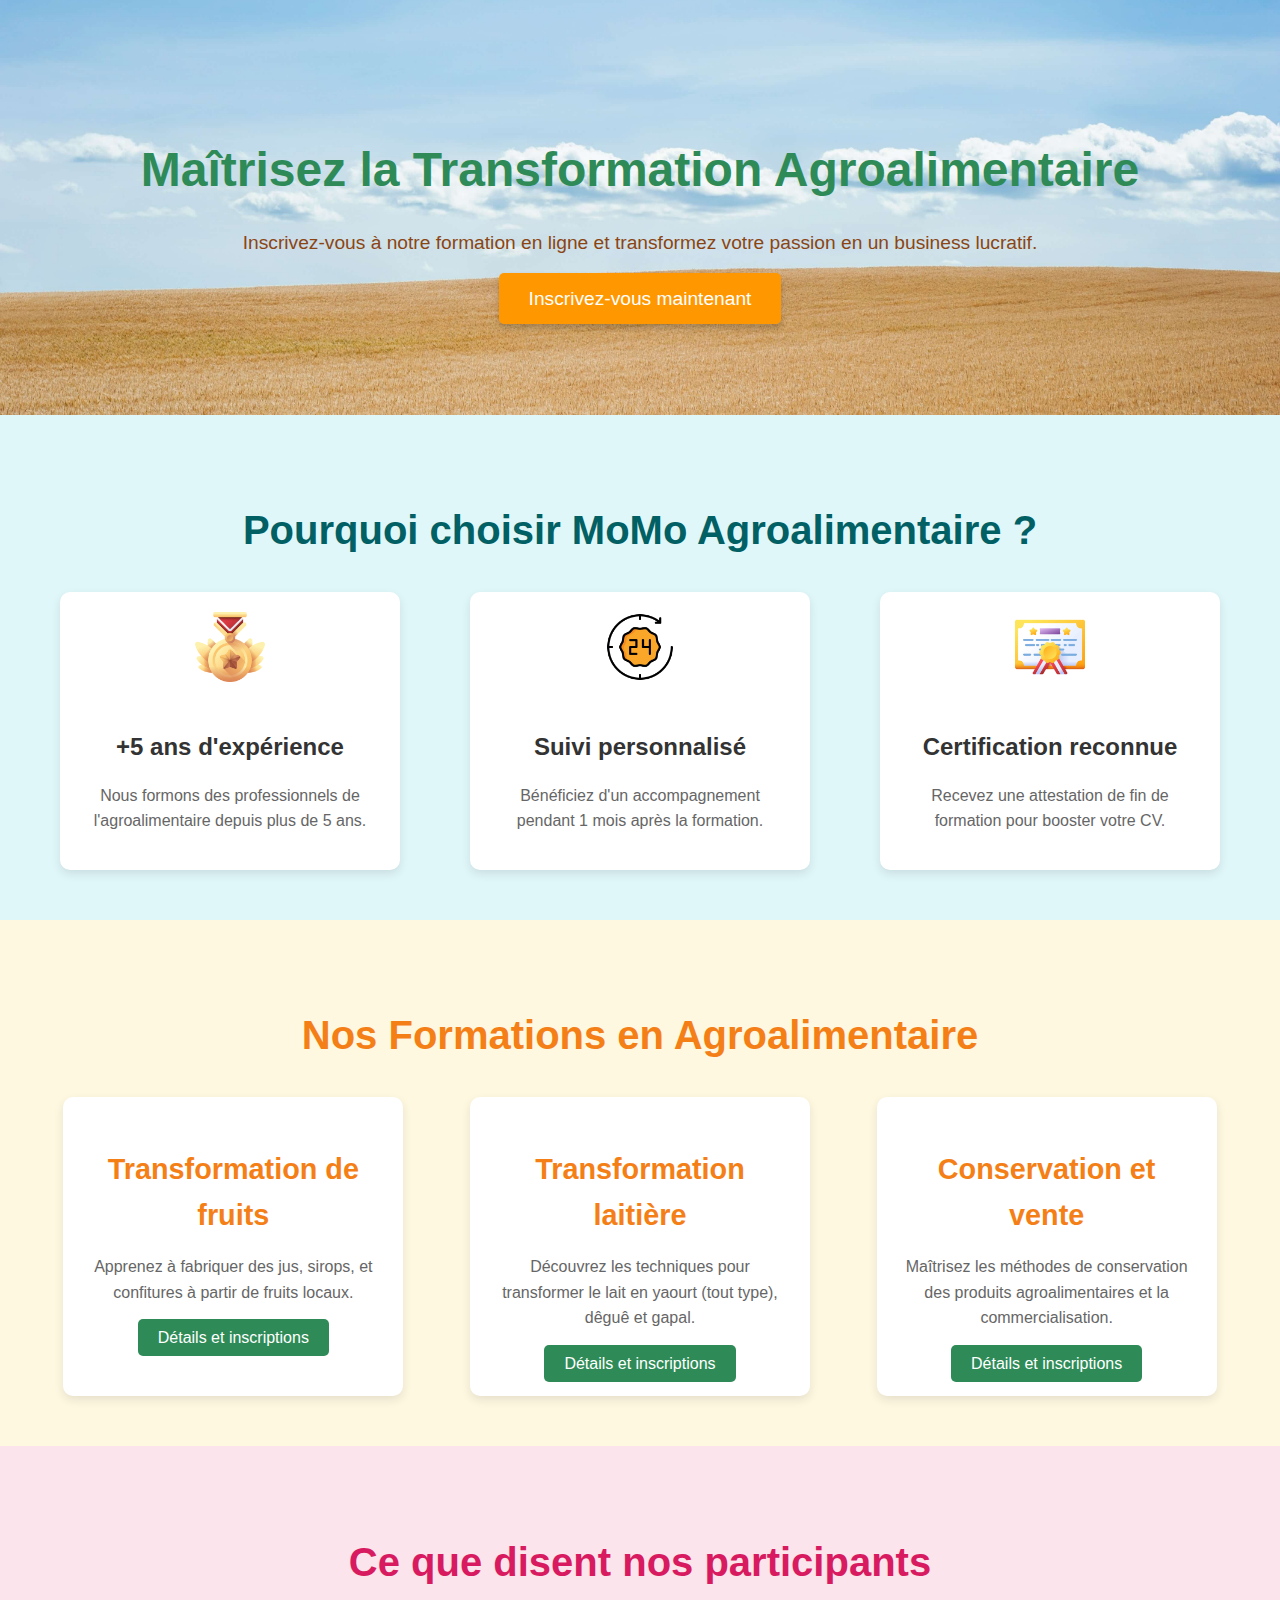
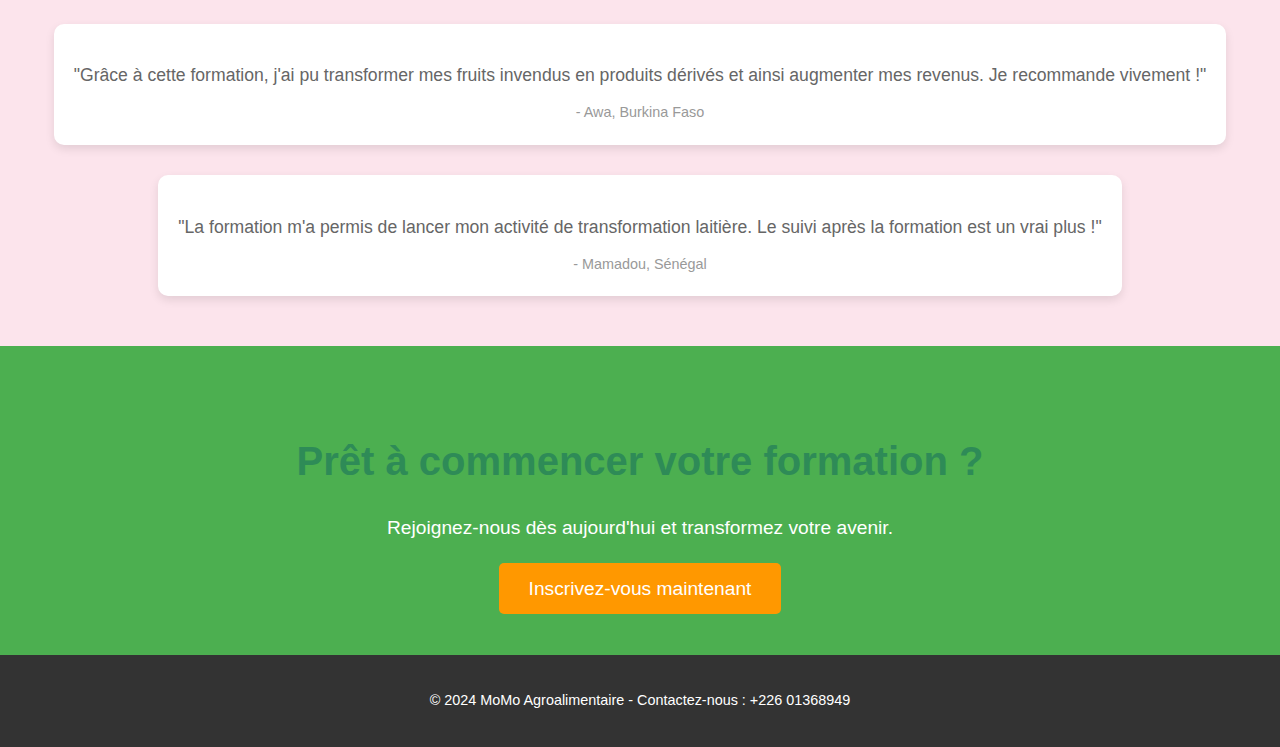
==== index.html @ d3b1ea95 "Update index.html" ====
<!DOCTYPE html>
<html lang="fr">
<head>
    <meta charset="UTF-8">
    <meta name="viewport" content="width=device-width, initial-scale=1.0">
    <title>MoMo Agroalimentaire - Formation en ligne</title>
    <link rel="stylesheet" href="styles.css">
</head>
<body>
    <!-- Bannière avec bouton d'action -->
    <header class="hero">
        <div class="hero-content">
            <h1>Maîtrisez la Transformation Agroalimentaire</h1>
            <p>Inscrivez-vous à notre formation en ligne et transformez votre passion en un business lucratif.</p>
            <a href="inscriptions/inscriptions.html" class="btn hero-btn">Inscrivez-vous maintenant</a>
        </div>
    </header>

    <!-- Section de présentation rapide -->
    <section class="about">
        <h2>Pourquoi choisir MoMo Agroalimentaire ?</h2>
        <div class="about-content">
            <div class="about-item">
                <img src="accueil/icons/icon-experience.png" alt="Expérience">
                <h3>+5 ans d'expérience</h3>
                <p>Nous formons des professionnels de l'agroalimentaire depuis plus de 5 ans.</p>
            </div>
            <div class="about-item">
                <img src="accueil/icons/icon-support.png" alt="Support">
                <h3>Suivi personnalisé</h3>
                <p>Bénéficiez d'un accompagnement pendant 1 mois après la formation.</p>
            </div>
            <div class="about-item">
                <img src="accueil/icons/icon-certification.png" alt="Certification">
                <h3>Certification reconnue</h3>
                <p>Recevez une attestation de fin de formation pour booster votre CV.</p>
            </div>
        </div>
    </section>

    <!-- Section des formations -->
    <section class="formations">
        <h2>Nos Formations en Agroalimentaire</h2>
        <div class="formation-list">
            <div class="formation-card">
                <h3>Transformation de fruits</h3>
                <p>Apprenez à fabriquer des jus, sirops, et confitures à partir de fruits locaux.</p>
                <a href="inscriptions/inscriptions.html" class="btn">Détails et inscriptions</a>
            </div>
            <div class="formation-card">
                <h3>Transformation laitière</h3>
                <p>Découvrez les techniques pour transformer le lait en yaourt (tout type), dêguê et gapal.</p>
                <a href="inscriptions/inscriptions.html" class="btn">Détails et inscriptions</a>
            </div>
            <div class="formation-card">
                <h3>Conservation et vente</h3>
                <p>Maîtrisez les méthodes de conservation des produits agroalimentaires et la commercialisation.</p>
                <a href="inscriptions/inscriptions.html" class="btn">Détails et inscriptions</a>
            </div>
        </div>
    </section>

    <!-- Témoignages -->
    <section class="testimonials">
        <h2>Ce que disent nos participants</h2>
        <div class="testimonial-list">
            <div class="testimonial-item">
                <p>"Grâce à cette formation, j'ai pu transformer mes fruits invendus en produits dérivés et ainsi augmenter mes revenus. Je recommande vivement !"</p>
                <span>- Awa, Burkina Faso</span>
            </div>
            <div class="testimonial-item">
                <p>"La formation m'a permis de lancer mon activité de transformation laitière. Le suivi après la formation est un vrai plus !"</p>
                <span>- Mamadou, Sénégal</span>
            </div>
        </div>
    </section>

    <!-- Contact et informations -->
    <section class="cta">
        <h2>Prêt à commencer votre formation ?</h2>
        <p>Rejoignez-nous dès aujourd'hui et transformez votre avenir.</p>
        <a href="inscriptions/inscriptions.html" class="btn">Inscrivez-vous maintenant</a>
    </section>

    <footer>
        <p>© 2024 MoMo Agroalimentaire - Contactez-nous : +226 01368949</p>
    </footer>
</body>
</html>
---- styles.css ----
/* Global styles for all pages */
body {
    font-family: 'Arial', sans-serif;
    margin: 0;
    padding: 0;
    background-color: #f4f4f4;
    color: #333;
    line-height: 1.6;
}

h1, h2, h3 {
    color: #2e8b57;
}

a {
    color: #ff9800;
    text-decoration: none;
}

a:hover {
    text-decoration: underline;
}

/* Header/Banner Section */
.hero {
    background-image: url('../accueil/images/background-agro.jpg'); /* Image de fond */
    background-size: cover;
    background-position: center;
    padding: 100px 0;
    text-align: center;
    color: white;
}

.hero-content h1 {
    font-size: 3rem;
    margin-bottom: 15px;
    font-weight: bold;
}

.hero-content p {
    font-size: 1.2rem;
    margin-bottom: 25px;
    color: #8B4513;
}

.hero-btn {
    background-color: #ff9800;
    color: white;
    padding: 15px 30px;
    text-decoration: none;
    border-radius: 5px;
    font-size: 1.2rem;
    box-shadow: 0px 4px 6px rgba(0, 0, 0, 0.2);
    transition: background-color 0.3s ease;
}

.hero-btn:hover {
    background-color: #e68a00;
}

/* About section on the homepage */
.about {
    padding: 50px 0;
    text-align: center;
    background-color: #e0f7fa;
}

.about h2 {
    font-size: 2.5rem;
    margin-bottom: 30px;
    color: #006064;
}

.about-content {
    display: flex;
    justify-content: space-around;
    align-items: center;
    gap: 30px;
    max-width: 1200px;
    margin: 0 auto;
    flex-wrap: wrap; /* Important pour la responsivité */
}

.about-item {
    text-align: center;
    max-width: 300px;
    background-color: white;
    padding: 20px;
    border-radius: 10px;
    box-shadow: 0 4px 10px rgba(0, 0, 0, 0.1);
    transition: transform 0.3s ease;
}

.about-item:hover {
    transform: translateY(-5px);
}

.about-item img {
    width: 70px;
    margin-bottom: 15px;
}

.about-item h3 {
    font-size: 1.5rem;
    margin-bottom: 10px;
    color: #333;
}

.about-item p {
    font-size: 1rem;
    color: #666;
}

/* Formations section */
.formations {
    background-color: #fff8e1;
    padding: 50px 0;
    text-align: center;
}

.formations h2 {
    font-size: 2.5rem;
    margin-bottom: 30px;
    color: #f57f17;
}

.formation-list {
    display: flex;
    justify-content: space-around;
    gap: 20px;
    max-width: 1200px;
    margin: 0 auto;
    flex-wrap: wrap; /* Important pour la responsivité */
}

.formation-card {
    text-align: center;
    max-width: 300px;
    background-color: white;
    padding: 20px;
    border-radius: 10px;
    box-shadow: 0 4px 10px rgba(0, 0, 0, 0.1);
    transition: transform 0.3s ease, background-color 0.3s ease;
}

.formation-card:hover {
    transform: translateY(-5px);
    background-color: #ffe082;
}

.formation-card h3 {
    font-size: 1.8rem;
    margin-bottom: 15px;
    color: #f57f17;
}

.formation-card p {
    font-size: 1rem;
    color: #666;
    margin-bottom: 20px;
}

.formation-card .btn {
    background-color: #2e8b57;
    color: white;
    padding: 10px 20px;
    text-decoration: none;
    border-radius: 5px;
    font-size: 1rem;
}

.formation-card .btn:hover {
    background-color: #267a46;
}

/* Testimonials section */
.testimonials {
    padding: 50px 0;
    text-align: center;
    background-color: #fce4ec;
}

.testimonials h2 {
    font-size: 2.5rem;
    margin-bottom: 30px;
    color: #d81b60;
}

.testimonial-list {
    display: flex;
    justify-content: space-around;
    gap: 30px;
    max-width: 1200px;
    margin: 0 auto;
    flex-wrap: wrap;
}

.testimonial-item {
    text-align: center;
    background-color: white;
    padding: 20px;
    border-radius: 10px;
    box-shadow: 0 4px 10px rgba(0, 0, 0, 0.1);
    transition: transform 0.3s ease;
}

.testimonial-item:hover {
    transform: translateY(-5px);
}

.testimonial-item p {
    font-size: 1.1rem;
    color: #666;
    margin-bottom: 10px;
}

.testimonial-item span {
    font-size: 0.9rem;
    color: #999;
}

/* CTA Section */
.cta {
    background-color: #4caf50;
    color: white;
    padding: 50px 20px;
    text-align: center;
}

.cta h2 {
    font-size: 2.5rem;
    margin-bottom: 20px;
}

.cta p {
    font-size: 1.2rem;
    margin-bottom: 30px;
}

.cta .btn {
    background-color: #ff9800;
    color: white;
    padding: 15px 30px;
    text-decoration: none;
    font-size: 1.2rem;
    border-radius: 5px;
    transition: background-color 0.3s ease;
}

.cta .btn:hover {
    background-color: #e68a00;
}

/* Footer */
footer {
    background-color: #333;
    color: white;
    padding: 20px;
    text-align: center;
    font-size: 0.9rem;
}

/* Media Queries for mobile responsiveness */
@media (max-width: 768px) {
    .hero-content h1 {
        font-size: 2rem;
    }

    .hero-content p {
        font-size: 1rem;
    }

    .about-content, .formation-list, .testimonial-list {
        flex-direction: column;
    }

    .about-item, .formation-card, .testimonial-item {
        max-width: 100%;
        margin-bottom: 20px;
    }

    .hero-btn {
        font-size: 1rem;
        padding: 10px 20px;
    }

    .cta h2 {
        font-size: 2rem;
    }

    .cta p {
        font-size: 1rem;
    }

    footer {
        font-size: 0.8rem;
    }
}
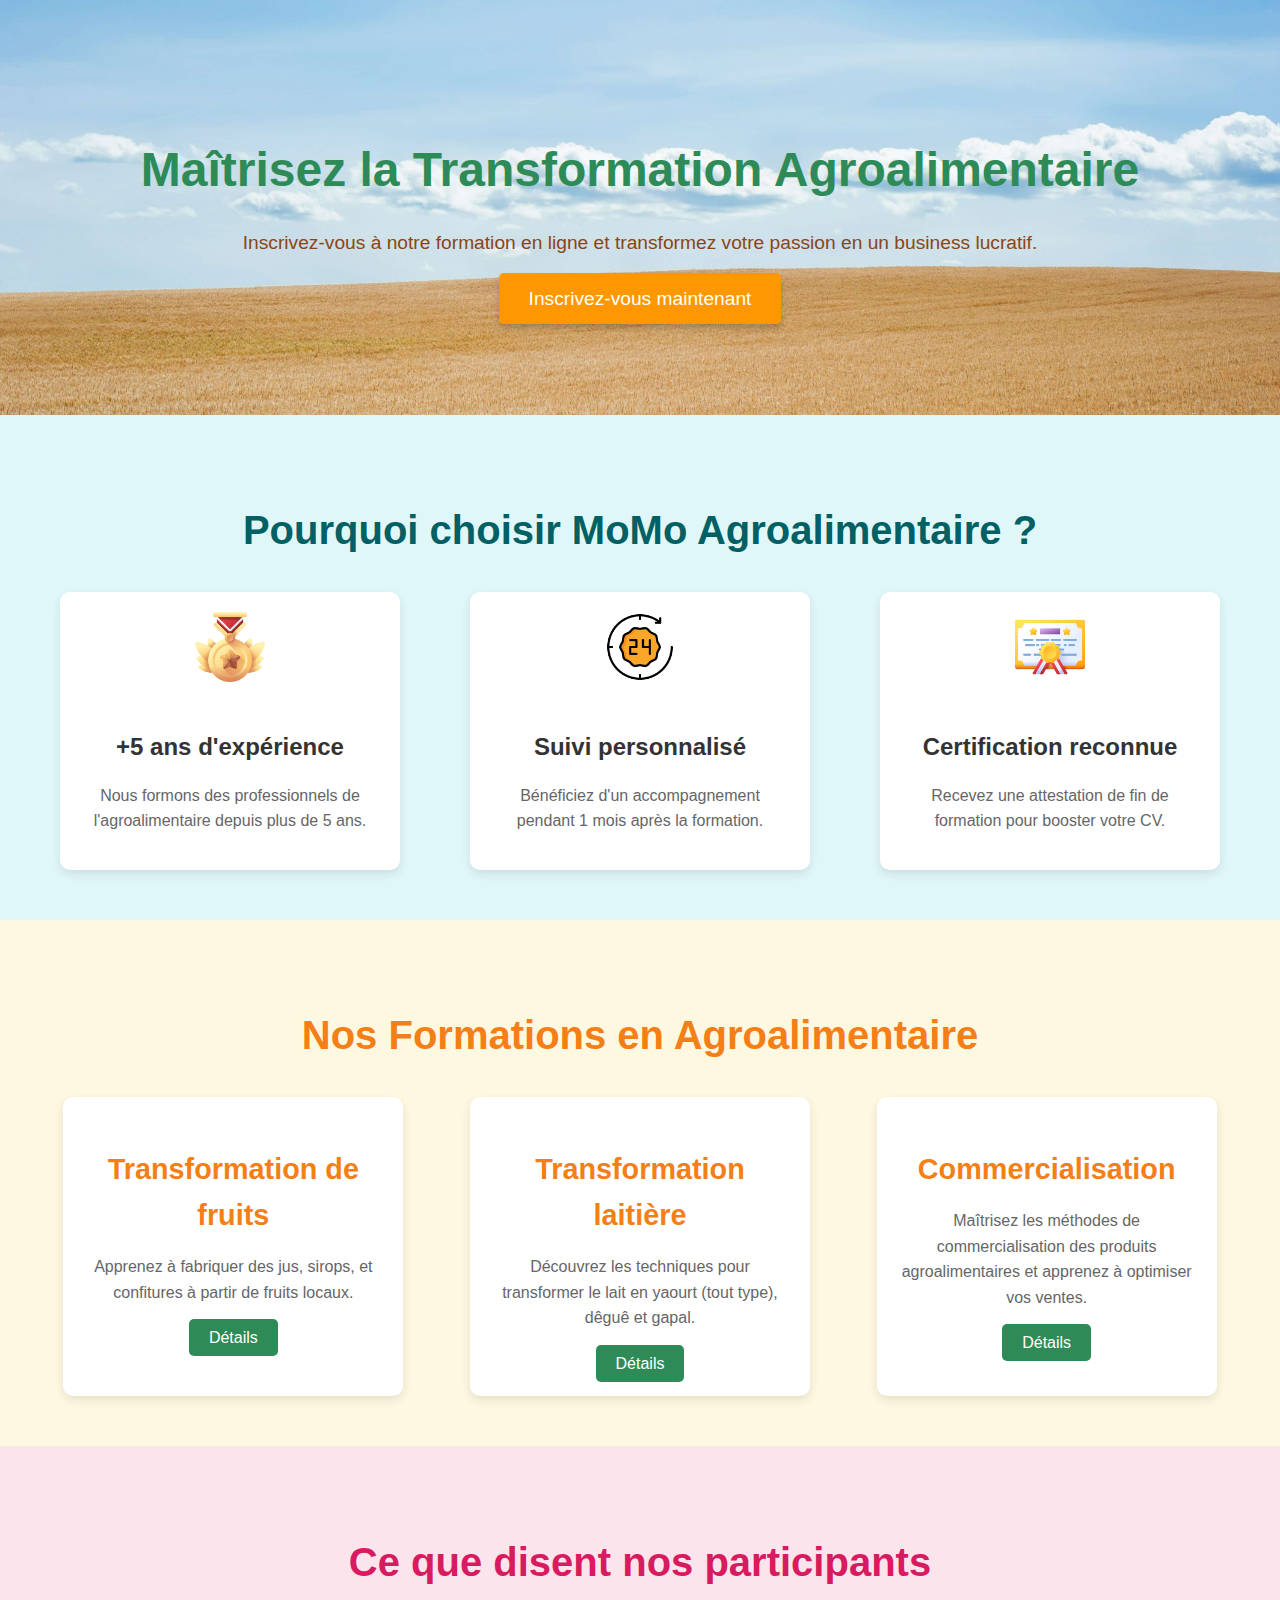
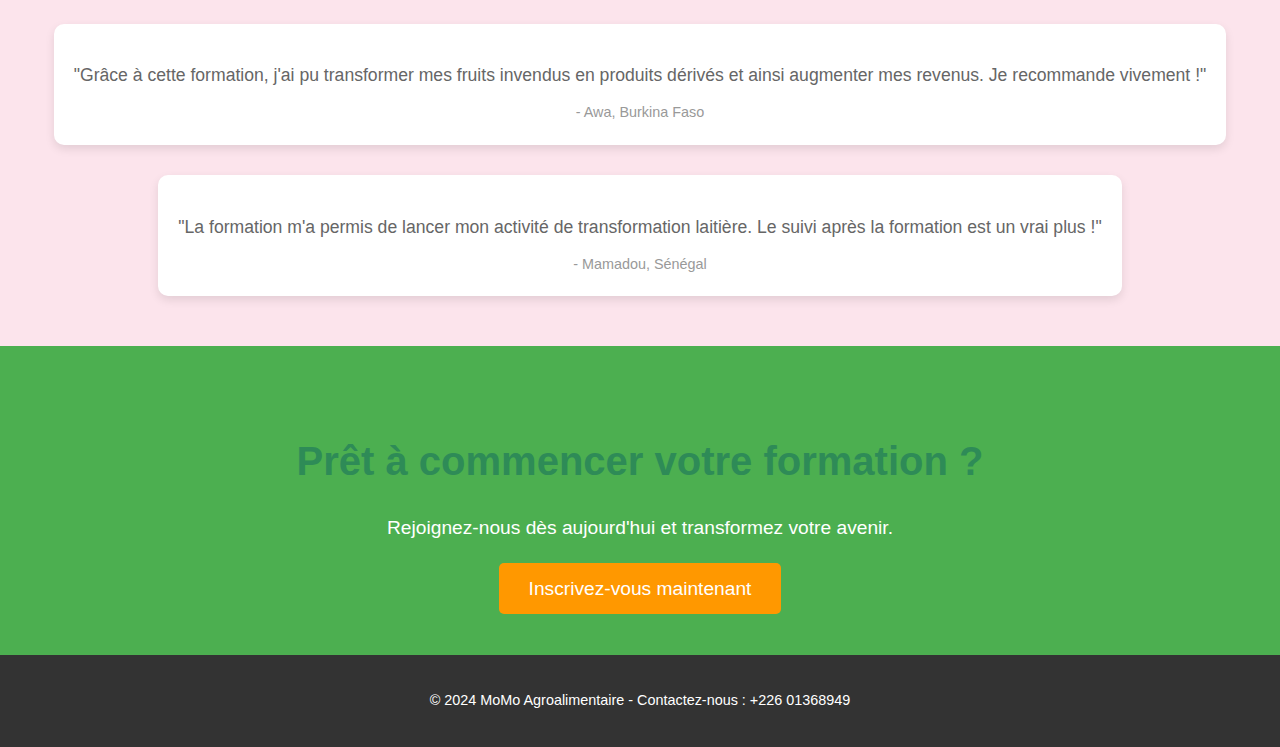
==== commit 23ff9e23: "Update index.html" ====
--- a/index.html
+++ b/index.html
@@ -45,17 +45,17 @@
             <div class="formation-card">
                 <h3>Transformation de fruits</h3>
                 <p>Apprenez à fabriquer des jus, sirops, et confitures à partir de fruits locaux.</p>
-                <a href="inscriptions/inscriptions.html" class="btn">Détails et inscriptions</a>
+                <a href="formations/transformation-fruits/transformation-fruits.html" class="btn">Détails</a>
             </div>
             <div class="formation-card">
                 <h3>Transformation laitière</h3>
                 <p>Découvrez les techniques pour transformer le lait en yaourt (tout type), dêguê et gapal.</p>
-                <a href="inscriptions/inscriptions.html" class="btn">Détails et inscriptions</a>
+                <a href="formations/transformation-laitiere/transformation-laitiere.html" class="btn">Détails</a>
             </div>
             <div class="formation-card">
-                <h3>Conservation et vente</h3>
-                <p>Maîtrisez les méthodes de conservation des produits agroalimentaires et la commercialisation.</p>
-                <a href="inscriptions/inscriptions.html" class="btn">Détails et inscriptions</a>
+                <h3>Commercialisation</h3>
+                <p>Maîtrisez les méthodes de commercialisation des produits agroalimentaires et apprenez à optimiser vos ventes.</p>
+                <a href="formations/commercialisation/commercialisation.html" class="btn">Détails</a>
             </div>
         </div>
     </section>
--- a/styles.css
+++ b/styles.css
@@ -23,7 +23,7 @@
 
 /* Header/Banner Section */
 .hero {
-    background-image: url('../accueil/images/background-agro.jpg'); /* Image de fond */
+    background-image: url('accueil/images/background-agro.jpg'); /* Image de fond */
     background-size: cover;
     background-position: center;
     padding: 100px 0;
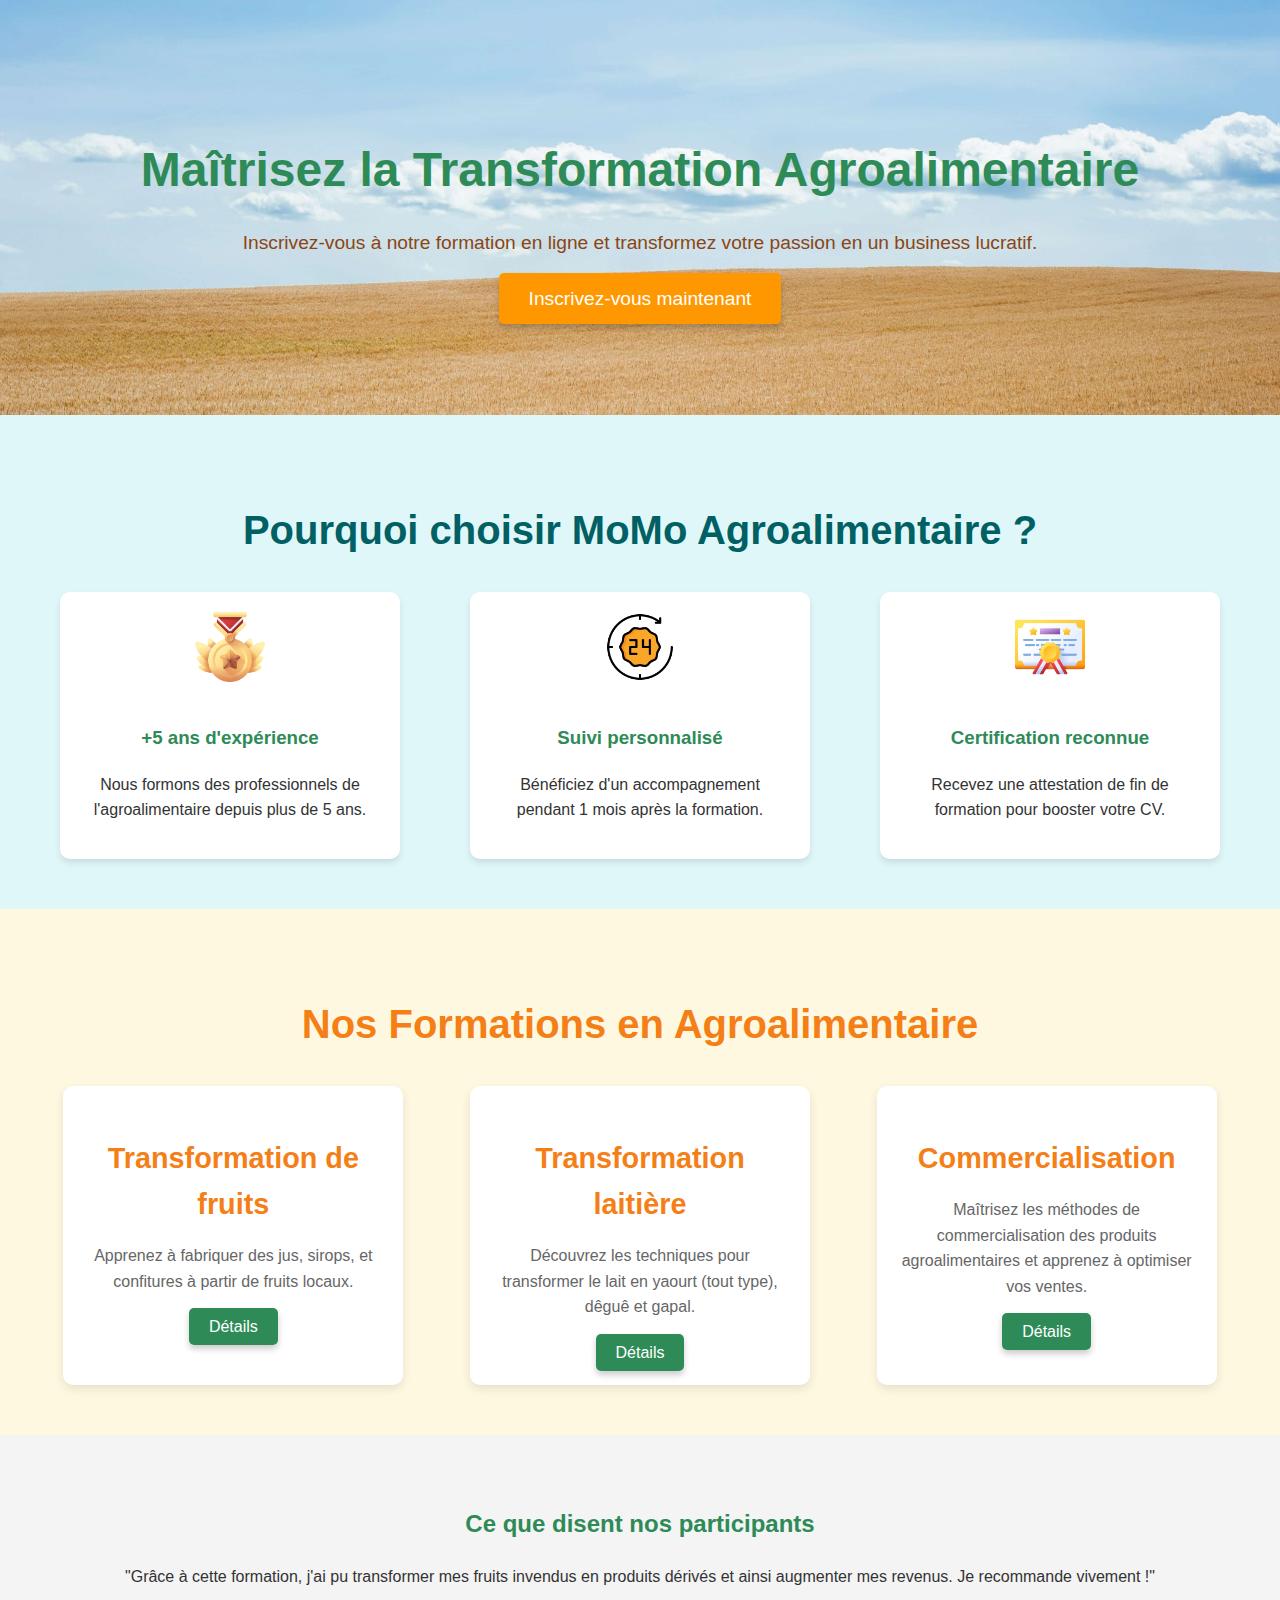
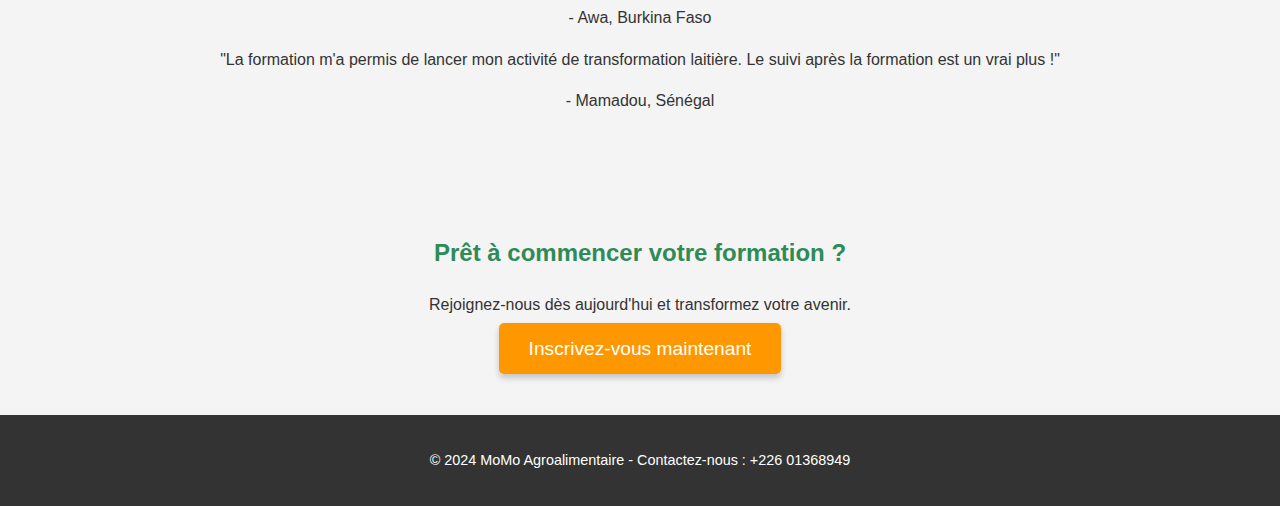
==== commit 116cefbc: "Update index.html" ====
--- a/index.html
+++ b/index.html
@@ -4,6 +4,9 @@
     <meta charset="UTF-8">
     <meta name="viewport" content="width=device-width, initial-scale=1.0">
     <title>MoMo Agroalimentaire - Formation en ligne</title>
+    <!-- Lien vers les styles communs -->
+    <link rel="stylesheet" href="common/common.css">
+    <!-- Lien vers les styles spécifiques de la page d'accueil -->
     <link rel="stylesheet" href="styles.css">
 </head>
 <body>
@@ -75,7 +78,7 @@
         </div>
     </section>
 
-    <!-- Contact et informations -->
+    <!-- Section d'appel à l'action (CTA) -->
     <section class="cta">
         <h2>Prêt à commencer votre formation ?</h2>
         <p>Rejoignez-nous dès aujourd'hui et transformez votre avenir.</p>
--- a/common/common.css
+++ b/common/common.css
@@ -0,0 +1,89 @@
+/* common/common.css */
+
+/* Styles globaux pour toutes les pages */
+body {
+    font-family: 'Arial', sans-serif;
+    margin: 0;
+    padding: 0;
+    background-color: #f4f4f4;
+    color: #333;
+    line-height: 1.6;
+}
+
+h1, h2, h3 {
+    color: #2e8b57;
+}
+
+a {
+    color: #ff9800;
+    text-decoration: none;
+}
+
+a:hover {
+    text-decoration: underline;
+}
+
+.btn {
+    background-color: #ff9800;
+    color: white;
+    padding: 15px 30px;
+    text-decoration: none;
+    border-radius: 5px;
+    font-size: 1.2rem;
+    box-shadow: 0px 4px 6px rgba(0, 0, 0, 0.2);
+    transition: background-color 0.3s ease;
+}
+
+.btn:hover {
+    background-color: #e68a00;
+}
+
+/* Sections */
+section {
+    padding: 50px 0;
+    text-align: center;
+}
+
+/* Liste stylisée pour les programmes */
+.program-list {
+    list-style-type: none;
+    padding: 0;
+    max-width: 900px;
+    margin: 0 auto;
+}
+
+.program-list li {
+    margin-bottom: 30px;
+    background-color: rgba(255, 255, 255, 0.9);
+    padding: 20px;
+    border-radius: 10px;
+    box-shadow: 0px 4px 6px rgba(0, 0, 0, 0.1);
+}
+
+.program-image {
+    max-width: 100%;
+    height: auto;
+    border-radius: 10px;
+    margin-top: 10px;
+}
+
+/* Footer commun */
+footer {
+    background-color: #333;
+    color: white;
+    padding: 20px;
+    text-align: center;
+    font-size: 0.9rem;
+}
+
+/* Media queries pour l'adaptation mobile */
+@media (max-width: 768px) {
+    .btn {
+        font-size: 1rem;
+        padding: 10px 20px;
+    }
+
+    footer {
+        font-size: 0.8rem;
+    }
+}
--- a/styles.css
+++ b/styles.css
@@ -1,27 +1,6 @@
-/* Global styles for all pages */
-body {
-    font-family: 'Arial', sans-serif;
-    margin: 0;
-    padding: 0;
-    background-color: #f4f4f4;
-    color: #333;
-    line-height: 1.6;
-}
+/* styles.css (à la racine du projet) */
 
-h1, h2, h3 {
-    color: #2e8b57;
-}
-
-a {
-    color: #ff9800;
-    text-decoration: none;
-}
-
-a:hover {
-    text-decoration: underline;
-}
-
-/* Header/Banner Section */
+/* Header/Banner Section pour la page d'accueil */
 .hero {
     background-image: url('accueil/images/background-agro.jpg'); /* Image de fond */
     background-size: cover;
@@ -43,6 +22,7 @@
     color: #8B4513;
 }
 
+/* Bouton dans le header */
 .hero-btn {
     background-color: #ff9800;
     color: white;
@@ -58,11 +38,10 @@
     background-color: #e68a00;
 }
 
-/* About section on the homepage */
+/* Section "À propos" de l'accueil */
 .about {
+    background-color: #e0f7fa;
     padding: 50px 0;
-    text-align: center;
-    background-color: #e0f7fa;
 }
 
 .about h2 {
@@ -78,7 +57,7 @@
     gap: 30px;
     max-width: 1200px;
     margin: 0 auto;
-    flex-wrap: wrap; /* Important pour la responsivité */
+    flex-wrap: wrap;
 }
 
 .about-item {
@@ -87,7 +66,7 @@
     background-color: white;
     padding: 20px;
     border-radius: 10px;
-    box-shadow: 0 4px 10px rgba(0, 0, 0, 0.1);
+    box-shadow: 0px 4px 6px rgba(0, 0, 0, 0.1);
     transition: transform 0.3s ease;
 }
 
@@ -100,22 +79,10 @@
     margin-bottom: 15px;
 }
 
-.about-item h3 {
-    font-size: 1.5rem;
-    margin-bottom: 10px;
-    color: #333;
-}
-
-.about-item p {
-    font-size: 1rem;
-    color: #666;
-}
-
-/* Formations section */
+/* Section des formations */
 .formations {
     background-color: #fff8e1;
     padding: 50px 0;
-    text-align: center;
 }
 
 .formations h2 {
@@ -130,7 +97,7 @@
     gap: 20px;
     max-width: 1200px;
     margin: 0 auto;
-    flex-wrap: wrap; /* Important pour la responsivité */
+    flex-wrap: wrap;
 }
 
 .formation-card {
@@ -139,7 +106,7 @@
     background-color: white;
     padding: 20px;
     border-radius: 10px;
-    box-shadow: 0 4px 10px rgba(0, 0, 0, 0.1);
+    box-shadow: 0px 4px 10px rgba(0, 0, 0, 0.1);
     transition: transform 0.3s ease, background-color 0.3s ease;
 }
 
@@ -173,94 +140,7 @@
     background-color: #267a46;
 }
 
-/* Testimonials section */
-.testimonials {
-    padding: 50px 0;
-    text-align: center;
-    background-color: #fce4ec;
-}
-
-.testimonials h2 {
-    font-size: 2.5rem;
-    margin-bottom: 30px;
-    color: #d81b60;
-}
-
-.testimonial-list {
-    display: flex;
-    justify-content: space-around;
-    gap: 30px;
-    max-width: 1200px;
-    margin: 0 auto;
-    flex-wrap: wrap;
-}
-
-.testimonial-item {
-    text-align: center;
-    background-color: white;
-    padding: 20px;
-    border-radius: 10px;
-    box-shadow: 0 4px 10px rgba(0, 0, 0, 0.1);
-    transition: transform 0.3s ease;
-}
-
-.testimonial-item:hover {
-    transform: translateY(-5px);
-}
-
-.testimonial-item p {
-    font-size: 1.1rem;
-    color: #666;
-    margin-bottom: 10px;
-}
-
-.testimonial-item span {
-    font-size: 0.9rem;
-    color: #999;
-}
-
-/* CTA Section */
-.cta {
-    background-color: #4caf50;
-    color: white;
-    padding: 50px 20px;
-    text-align: center;
-}
-
-.cta h2 {
-    font-size: 2.5rem;
-    margin-bottom: 20px;
-}
-
-.cta p {
-    font-size: 1.2rem;
-    margin-bottom: 30px;
-}
-
-.cta .btn {
-    background-color: #ff9800;
-    color: white;
-    padding: 15px 30px;
-    text-decoration: none;
-    font-size: 1.2rem;
-    border-radius: 5px;
-    transition: background-color 0.3s ease;
-}
-
-.cta .btn:hover {
-    background-color: #e68a00;
-}
-
-/* Footer */
-footer {
-    background-color: #333;
-    color: white;
-    padding: 20px;
-    text-align: center;
-    font-size: 0.9rem;
-}
-
-/* Media Queries for mobile responsiveness */
+/* Media queries pour la responsivité sur mobile */
 @media (max-width: 768px) {
     .hero-content h1 {
         font-size: 2rem;
@@ -270,11 +150,11 @@
         font-size: 1rem;
     }
 
-    .about-content, .formation-list, .testimonial-list {
+    .about-content, .formation-list {
         flex-direction: column;
     }
 
-    .about-item, .formation-card, .testimonial-item {
+    .about-item, .formation-card {
         max-width: 100%;
         margin-bottom: 20px;
     }
@@ -283,16 +163,4 @@
         font-size: 1rem;
         padding: 10px 20px;
     }
-
-    .cta h2 {
-        font-size: 2rem;
-    }
-
-    .cta p {
-        font-size: 1rem;
-    }
-
-    footer {
-        font-size: 0.8rem;
-    }
 }
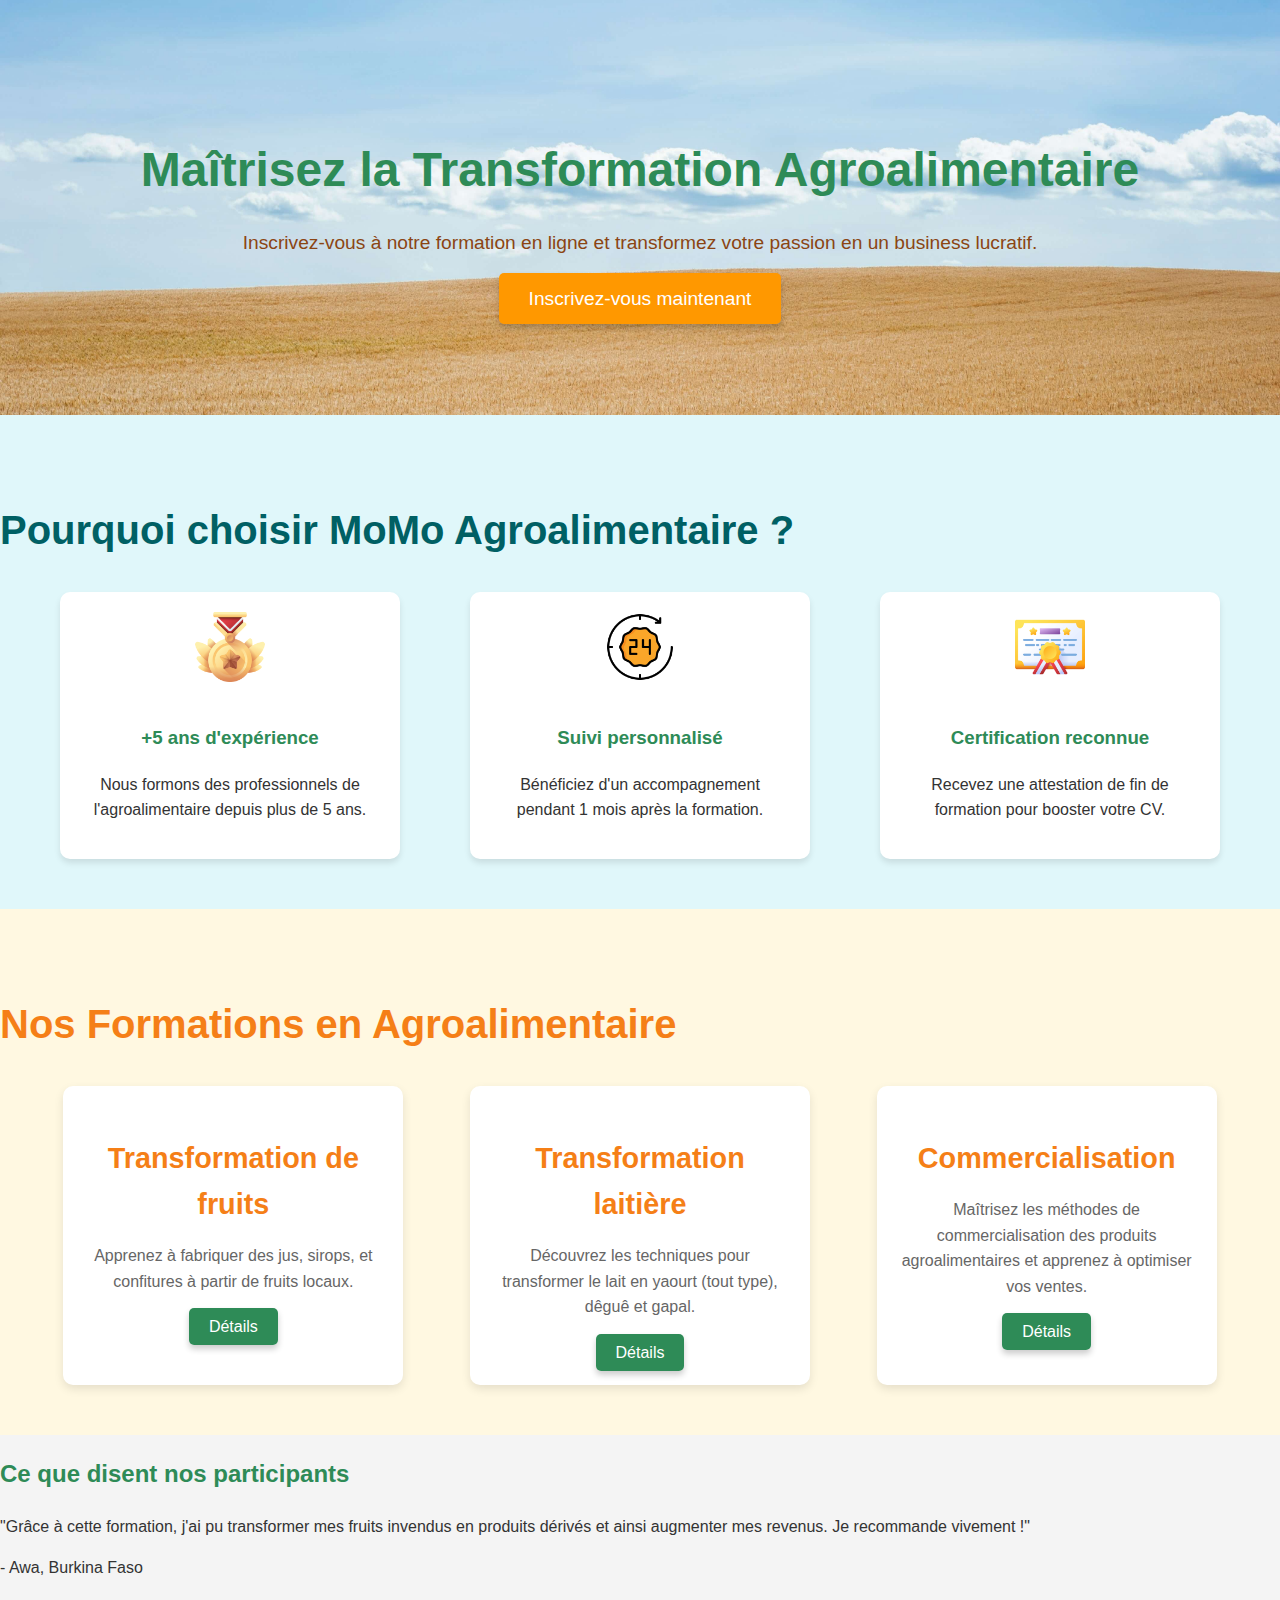
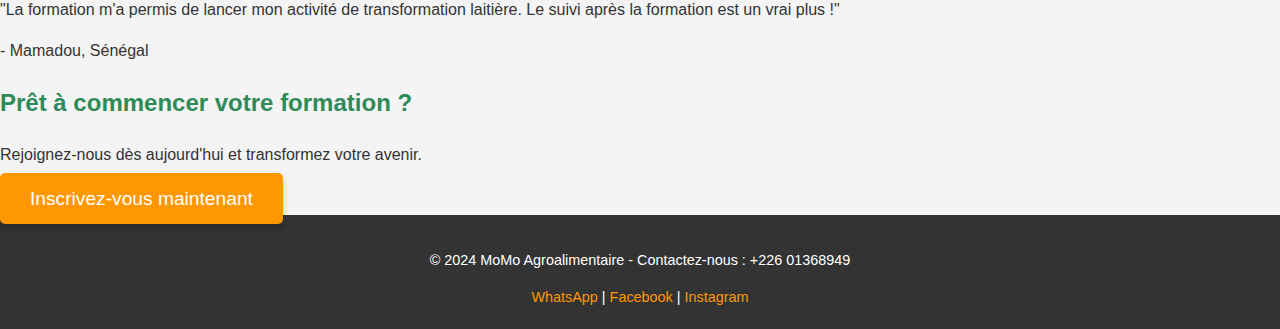
==== commit 6a0c593b: "Update index.html" ====
--- a/index.html
+++ b/index.html
@@ -85,8 +85,21 @@
         <a href="inscriptions/inscriptions.html" class="btn">Inscrivez-vous maintenant</a>
     </section>
 
-    <footer>
-        <p>© 2024 MoMo Agroalimentaire - Contactez-nous : +226 01368949</p>
-    </footer>
+   <footer>
+    <p>© 2024 MoMo Agroalimentaire - Contactez-nous : +226 01368949</p>
+
+    <div class="footer-links">
+        <a href="https://wa.me/message/DJNWKADUL744A1" target="_blank">WhatsApp</a> |
+        <a href="https://facebook.com/momoagro" target="_blank">Facebook</a> |
+        <a href="https://instagram.com/momoagro" target="_blank">Instagram</a>
+    </div>
+
+    <div class="social-icons">
+        <a href="https://facebook.com/momoagro" target="_blank"><i class="fab fa-facebook"></i></a>
+        <a href="https://instagram.com/momoagro" target="_blank"><i class="fab fa-instagram"></i></a>
+        <a href="https://wa.me/message/DJNWKADUL744A1" target="_blank"><i class="fab fa-whatsapp"></i></a>
+    </div>
+</footer>
+
 </body>
 </html>
--- a/common/common.css
+++ b/common/common.css
@@ -38,36 +38,6 @@
     background-color: #e68a00;
 }
 
-/* Sections */
-section {
-    padding: 50px 0;
-    text-align: center;
-}
-
-/* Liste stylisée pour les programmes */
-.program-list {
-    list-style-type: none;
-    padding: 0;
-    max-width: 900px;
-    margin: 0 auto;
-}
-
-.program-list li {
-    margin-bottom: 30px;
-    background-color: rgba(255, 255, 255, 0.9);
-    padding: 20px;
-    border-radius: 10px;
-    box-shadow: 0px 4px 6px rgba(0, 0, 0, 0.1);
-}
-
-.program-image {
-    max-width: 100%;
-    height: auto;
-    border-radius: 10px;
-    margin-top: 10px;
-}
-
-/* Footer commun */
 footer {
     background-color: #333;
     color: white;
@@ -76,7 +46,7 @@
     font-size: 0.9rem;
 }
 
-/* Media queries pour l'adaptation mobile */
+/* Media Queries for mobile responsiveness */
 @media (max-width: 768px) {
     .btn {
         font-size: 1rem;
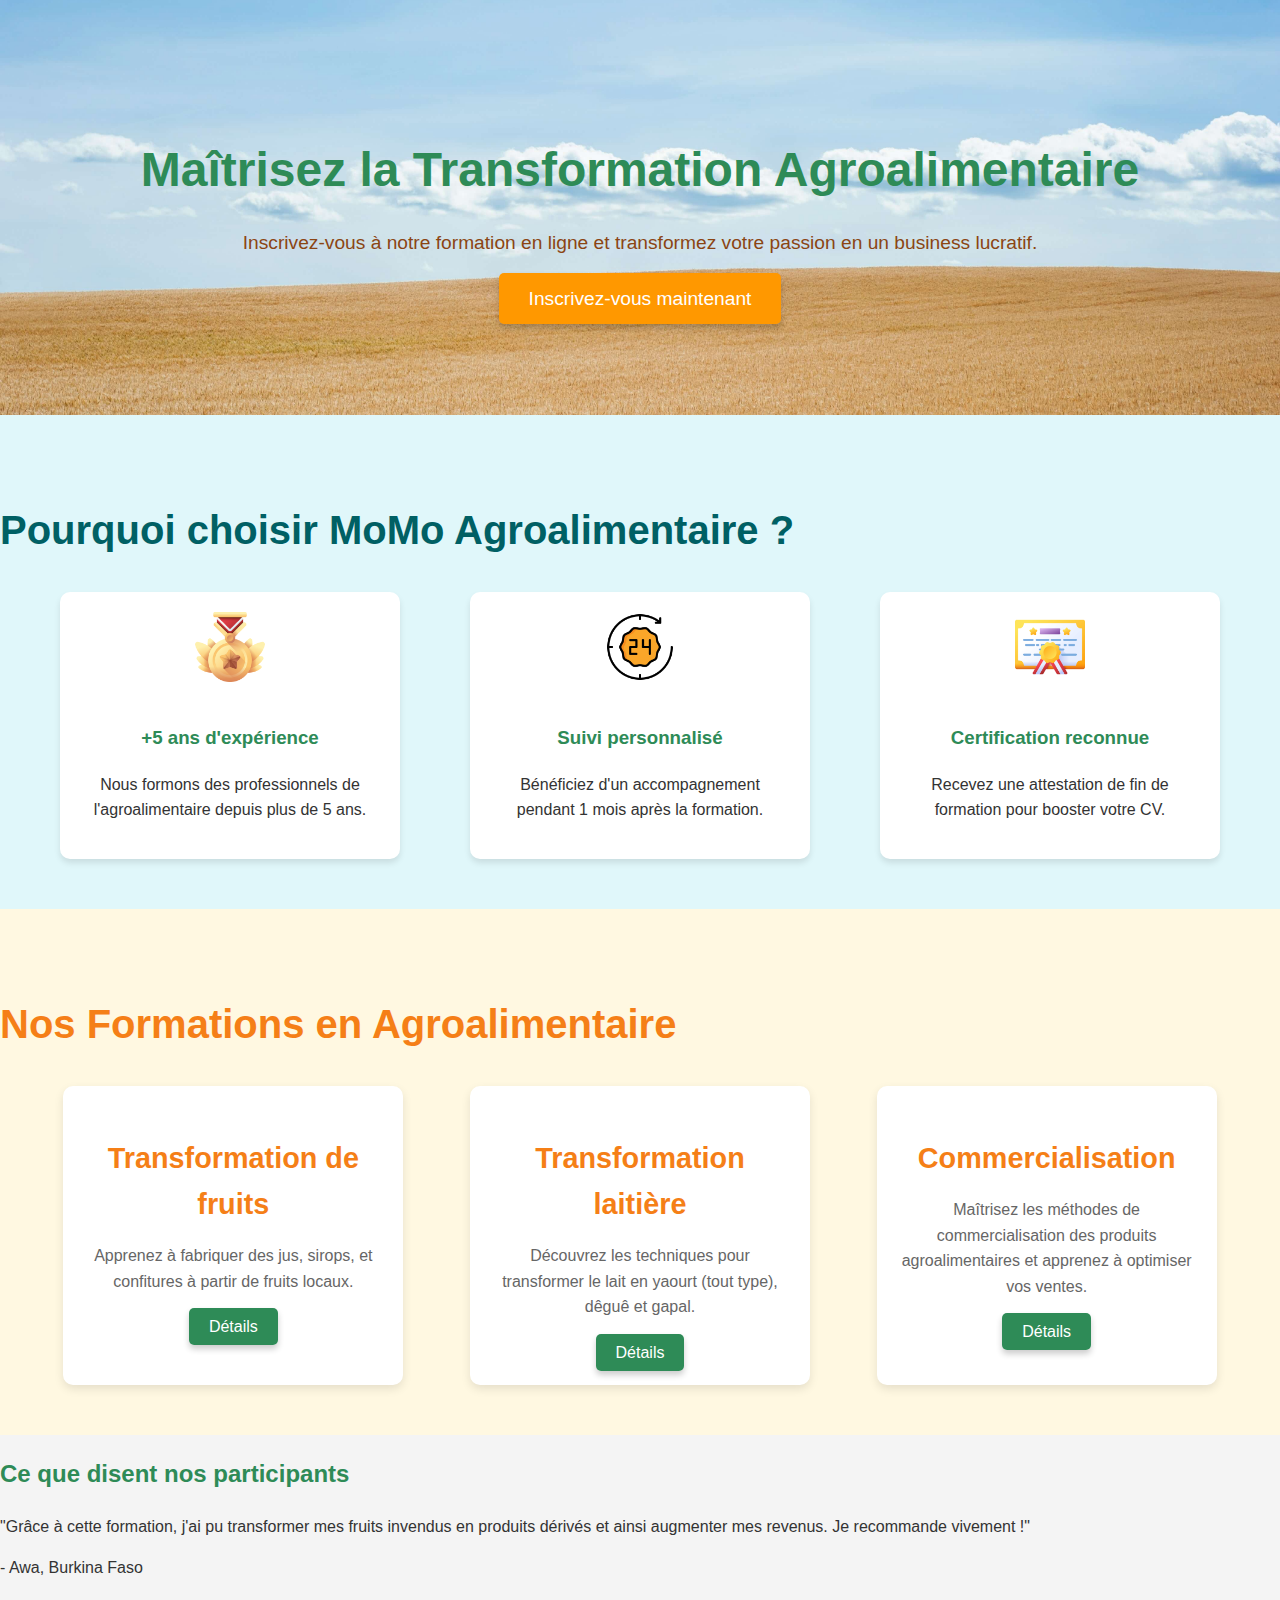
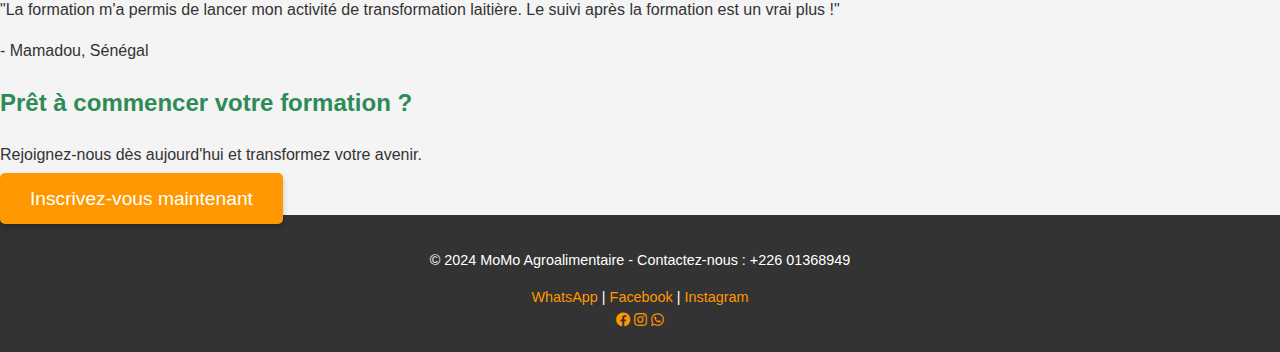
==== commit 670e6fbb: "Update index.html" ====
--- a/index.html
+++ b/index.html
@@ -8,6 +8,13 @@
     <link rel="stylesheet" href="common/common.css">
     <!-- Lien vers les styles spécifiques de la page d'accueil -->
     <link rel="stylesheet" href="styles.css">
+    <head>
+    <!-- Lien vers le fichier CSS du footer -->
+    <link rel="stylesheet" href="common/footer.css">
+    <!-- Intégration de Font Awesome pour les icônes -->
+    <link rel="stylesheet" href="https://cdnjs.cloudflare.com/ajax/libs/font-awesome/5.15.4/css/all.min.css">
+</head>
+
 </head>
 <body>
     <!-- Bannière avec bouton d'action -->
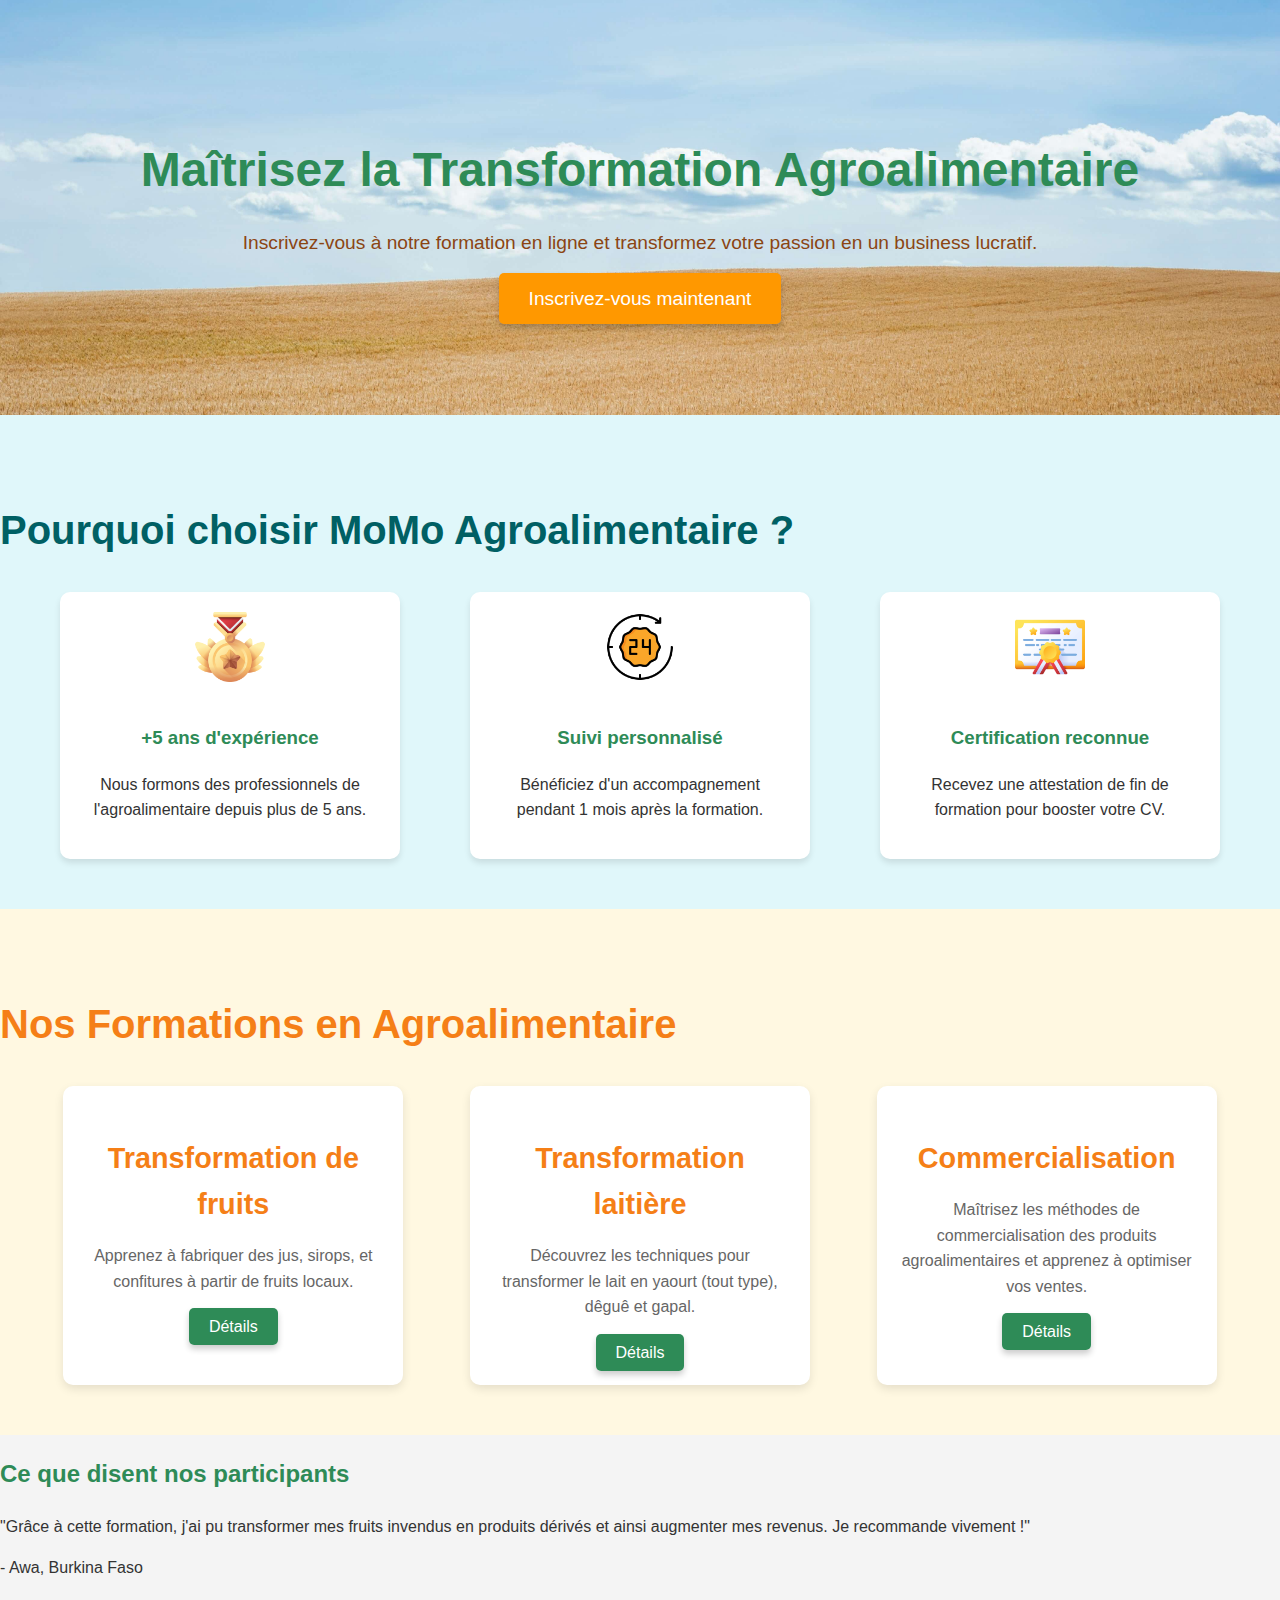
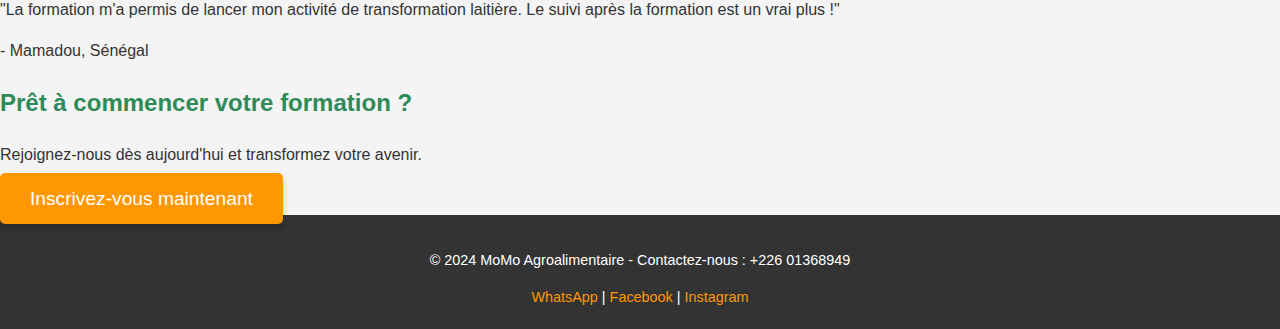
==== commit 290ec876: "Update index.html" ====
--- a/index.html
+++ b/index.html
@@ -97,14 +97,8 @@
 
     <div class="footer-links">
         <a href="https://wa.me/message/DJNWKADUL744A1" target="_blank">WhatsApp</a> |
-        <a href="https://facebook.com/momoagro" target="_blank">Facebook</a> |
-        <a href="https://instagram.com/momoagro" target="_blank">Instagram</a>
-    </div>
-
-    <div class="social-icons">
-        <a href="https://facebook.com/momoagro" target="_blank"><i class="fab fa-facebook"></i></a>
-        <a href="https://instagram.com/momoagro" target="_blank"><i class="fab fa-instagram"></i></a>
-        <a href="https://wa.me/message/DJNWKADUL744A1" target="_blank"><i class="fab fa-whatsapp"></i></a>
+        <a href="https://www.facebook.com/share/YL3vLhZFnkyU22p1/" target="_blank">Facebook</a> |
+        <a href="https://www.instagram.com/gastro_momo226/profilecard/?igsh=MW5vYW05azh1N25mOQ==" target="_blank">Instagram</a>
     </div>
 </footer>
 
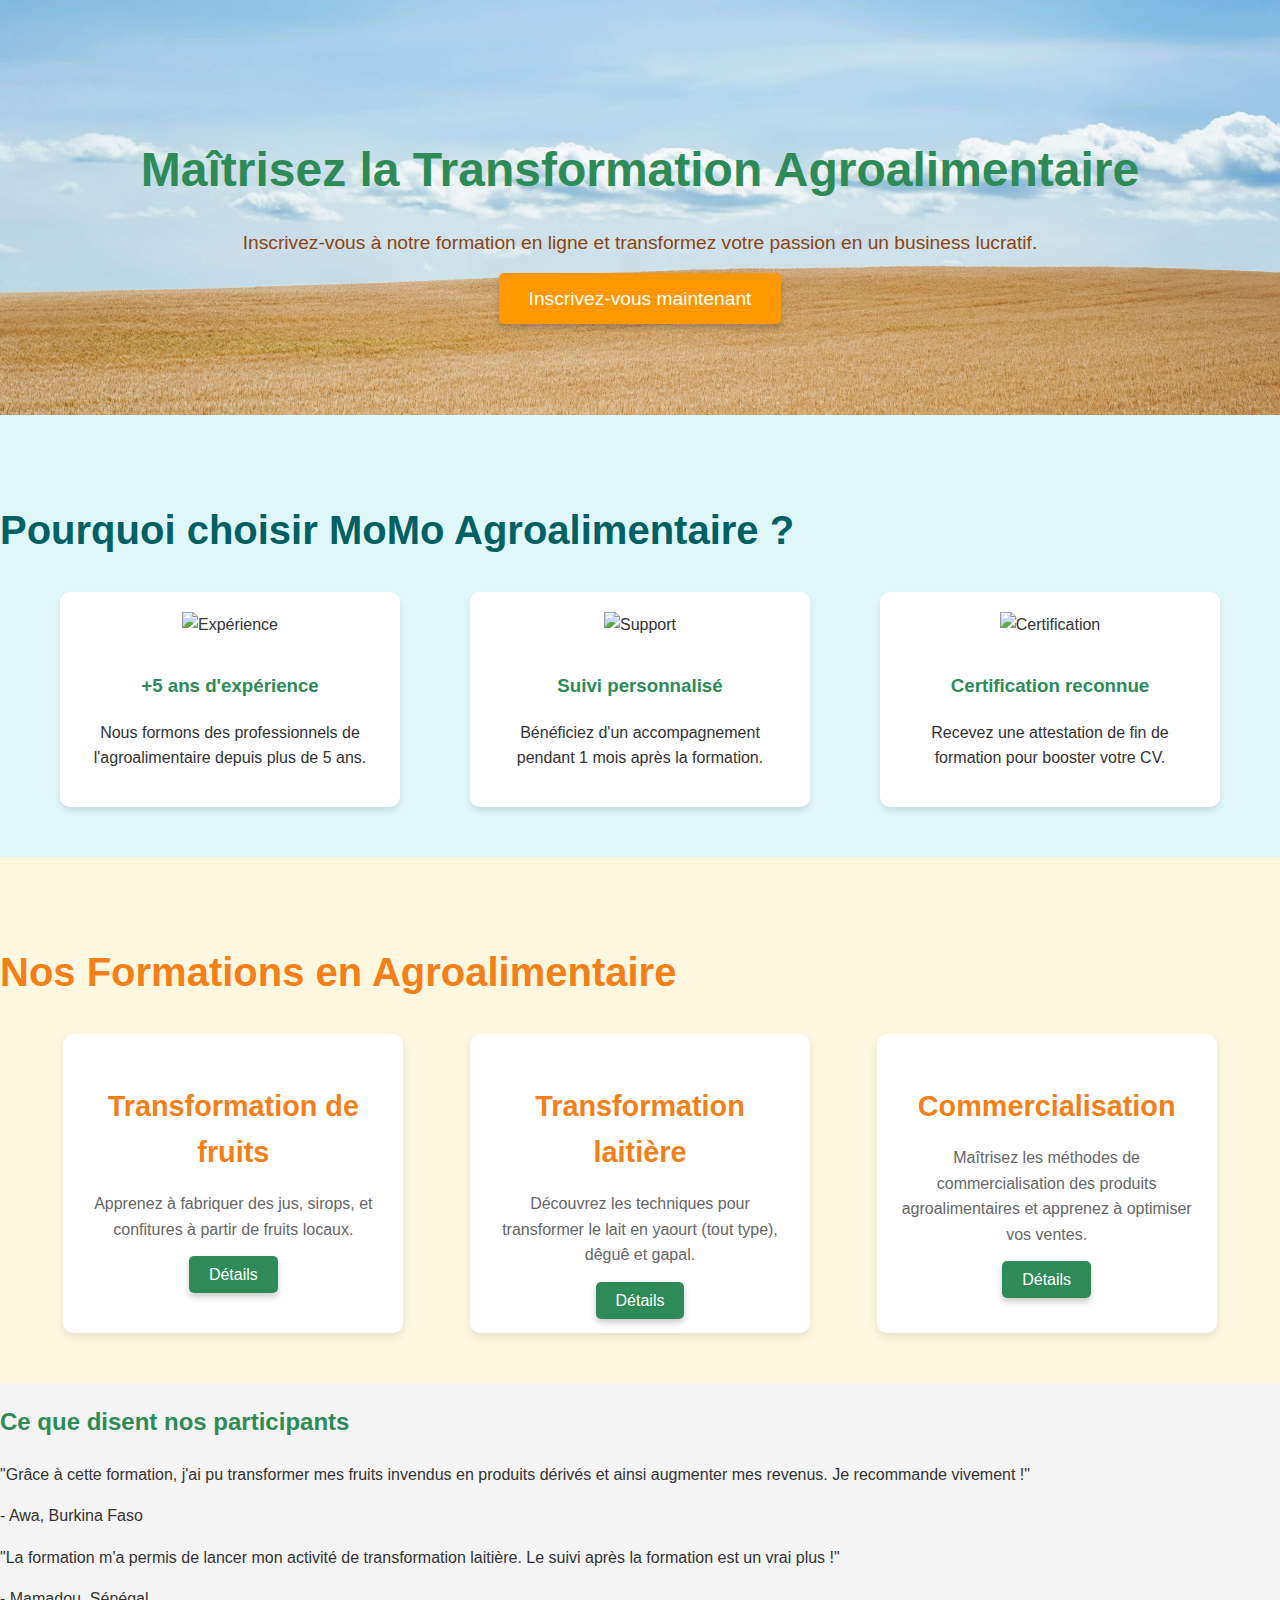
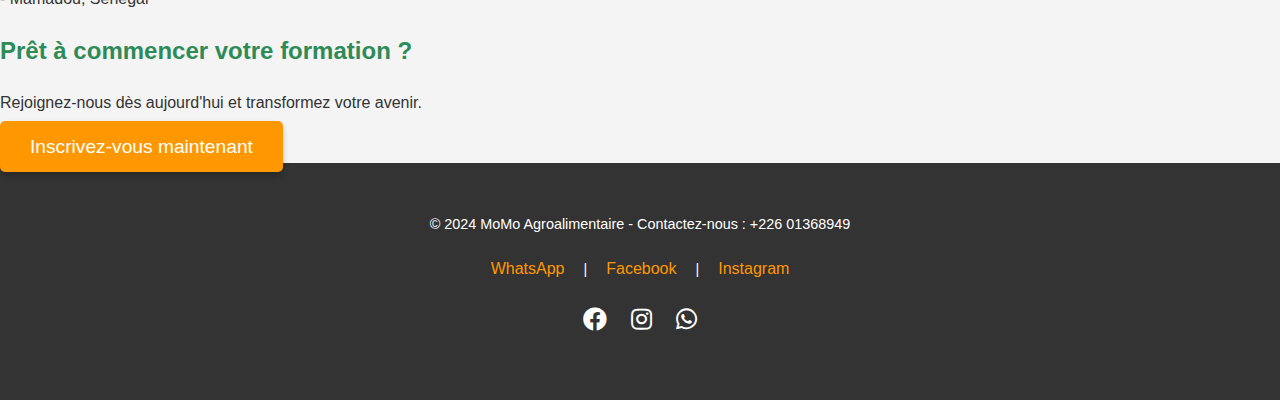
==== commit 0775c09d: "Update index.html" ====
--- a/index.html
+++ b/index.html
@@ -4,25 +4,19 @@
     <meta charset="UTF-8">
     <meta name="viewport" content="width=device-width, initial-scale=1.0">
     <title>MoMo Agroalimentaire - Formation en ligne</title>
-    <!-- Lien vers les styles communs -->
-    <link rel="stylesheet" href="common/common.css">
-    <!-- Lien vers les styles spécifiques de la page d'accueil -->
+    <link rel="stylesheet" href="../common/common.css">
     <link rel="stylesheet" href="styles.css">
-    <head>
-    <!-- Lien vers le fichier CSS du footer -->
-    <link rel="stylesheet" href="common/footer.css">
-    <!-- Intégration de Font Awesome pour les icônes -->
+    <link rel="stylesheet" href="../common/footer.css">
     <link rel="stylesheet" href="https://cdnjs.cloudflare.com/ajax/libs/font-awesome/5.15.4/css/all.min.css">
 </head>
+<body>
 
-</head>
-<body>
     <!-- Bannière avec bouton d'action -->
     <header class="hero">
         <div class="hero-content">
             <h1>Maîtrisez la Transformation Agroalimentaire</h1>
             <p>Inscrivez-vous à notre formation en ligne et transformez votre passion en un business lucratif.</p>
-            <a href="inscriptions/inscriptions.html" class="btn hero-btn">Inscrivez-vous maintenant</a>
+            <a href="../inscriptions/inscriptions.html" class="btn hero-btn">Inscrivez-vous maintenant</a>
         </div>
     </header>
 
@@ -31,17 +25,17 @@
         <h2>Pourquoi choisir MoMo Agroalimentaire ?</h2>
         <div class="about-content">
             <div class="about-item">
-                <img src="accueil/icons/icon-experience.png" alt="Expérience">
+                <img src="images/icon-experience.png" alt="Expérience">
                 <h3>+5 ans d'expérience</h3>
                 <p>Nous formons des professionnels de l'agroalimentaire depuis plus de 5 ans.</p>
             </div>
             <div class="about-item">
-                <img src="accueil/icons/icon-support.png" alt="Support">
+                <img src="images/icon-support.png" alt="Support">
                 <h3>Suivi personnalisé</h3>
                 <p>Bénéficiez d'un accompagnement pendant 1 mois après la formation.</p>
             </div>
             <div class="about-item">
-                <img src="accueil/icons/icon-certification.png" alt="Certification">
+                <img src="images/icon-certification.png" alt="Certification">
                 <h3>Certification reconnue</h3>
                 <p>Recevez une attestation de fin de formation pour booster votre CV.</p>
             </div>
@@ -55,17 +49,17 @@
             <div class="formation-card">
                 <h3>Transformation de fruits</h3>
                 <p>Apprenez à fabriquer des jus, sirops, et confitures à partir de fruits locaux.</p>
-                <a href="formations/transformation-fruits/transformation-fruits.html" class="btn">Détails</a>
+                <a href="../formations/transformation-fruits/transformation-fruits.html" class="btn">Détails</a>
             </div>
             <div class="formation-card">
                 <h3>Transformation laitière</h3>
                 <p>Découvrez les techniques pour transformer le lait en yaourt (tout type), dêguê et gapal.</p>
-                <a href="formations/transformation-laitiere/transformation-laitiere.html" class="btn">Détails</a>
+                <a href="../formations/transformation-laitiere/transformation-laitiere.html" class="btn">Détails</a>
             </div>
             <div class="formation-card">
                 <h3>Commercialisation</h3>
                 <p>Maîtrisez les méthodes de commercialisation des produits agroalimentaires et apprenez à optimiser vos ventes.</p>
-                <a href="formations/commercialisation/commercialisation.html" class="btn">Détails</a>
+                <a href="../formations/commercialisation/commercialisation.html" class="btn">Détails</a>
             </div>
         </div>
     </section>
@@ -85,22 +79,29 @@
         </div>
     </section>
 
-    <!-- Section d'appel à l'action (CTA) -->
+    <!-- Contact et informations -->
     <section class="cta">
         <h2>Prêt à commencer votre formation ?</h2>
         <p>Rejoignez-nous dès aujourd'hui et transformez votre avenir.</p>
-        <a href="inscriptions/inscriptions.html" class="btn">Inscrivez-vous maintenant</a>
+        <a href="../inscriptions/inscriptions.html" class="btn">Inscrivez-vous maintenant</a>
     </section>
 
-   <footer>
-    <p>© 2024 MoMo Agroalimentaire - Contactez-nous : +226 01368949</p>
+    <!-- Footer -->
+    <footer>
+        <p>© 2024 MoMo Agroalimentaire - Contactez-nous : +226 01368949</p>
 
-    <div class="footer-links">
-        <a href="https://wa.me/message/DJNWKADUL744A1" target="_blank">WhatsApp</a> |
-        <a href="https://www.facebook.com/share/YL3vLhZFnkyU22p1/" target="_blank">Facebook</a> |
-        <a href="https://www.instagram.com/gastro_momo226/profilecard/?igsh=MW5vYW05azh1N25mOQ==" target="_blank">Instagram</a>
-    </div>
-</footer>
+        <div class="footer-links">
+            <a href="https://wa.me/message/DJNWKADUL744A1" target="_blank">WhatsApp</a> |
+            <a href="https://www.facebook.com/share/YL3vLhZFnkyU22p1/" target="_blank">Facebook</a> |
+            <a href="https://www.instagram.com/gastro_momo226/profilecard/?igsh=MW5vYW05azh1N25mOQ==" target="_blank">Instagram</a>
+        </div>
+
+        <div class="social-icons">
+            <a href="https://www.facebook.com/share/YL3vLhZFnkyU22p1/" target="_blank"><i class="fab fa-facebook"></i></a>
+            <a href="https://www.instagram.com/gastro_momo226/profilecard/?igsh=MW5vYW05azh1N25mOQ==" target="_blank"><i class="fab fa-instagram"></i></a>
+            <a href="https://wa.me/message/DJNWKADUL744A1" target="_blank"><i class="fab fa-whatsapp"></i></a>
+        </div>
+    </footer>
 
 </body>
 </html>
--- a/common/common.css
+++ b/common/common.css
@@ -38,6 +38,7 @@
     background-color: #e68a00;
 }
 
+/* Footer commun */
 footer {
     background-color: #333;
     color: white;
@@ -46,7 +47,7 @@
     font-size: 0.9rem;
 }
 
-/* Media Queries for mobile responsiveness */
+/* Responsivité mobile */
 @media (max-width: 768px) {
     .btn {
         font-size: 1rem;
--- a/common/footer.css
+++ b/common/footer.css
@@ -0,0 +1,66 @@
+/* common/footer.css */
+
+/* Footer */
+footer {
+    background-color: #333;
+    color: white;
+    padding: 40px 20px;
+    text-align: center;
+}
+
+footer p {
+    margin: 10px 0;
+    font-size: 0.9rem;
+}
+
+footer .footer-links {
+    margin: 20px 0;
+}
+
+footer .footer-links a {
+    color: #ff9800;
+    text-decoration: none;
+    margin: 0 15px;
+    font-size: 1rem;
+    transition: color 0.3s ease;
+}
+
+footer .footer-links a:hover {
+    color: #e68a00;
+    text-decoration: underline;
+}
+
+footer .social-icons {
+    margin: 20px 0;
+}
+
+footer .social-icons a {
+    display: inline-block;
+    margin: 0 10px;
+    color: white;
+    font-size: 1.5rem;
+    transition: color 0.3s ease;
+}
+
+footer .social-icons a:hover {
+    color: #ff9800;
+}
+
+@media (max-width: 768px) {
+    footer {
+        padding: 20px 10px;
+    }
+
+    footer .footer-links a {
+        margin: 0 10px;
+        font-size: 0.9rem;
+    }
+
+    footer p {
+        font-size: 0.8rem;
+    }
+
+    footer .social-icons a {
+        font-size: 1.2rem;
+    }
+}
